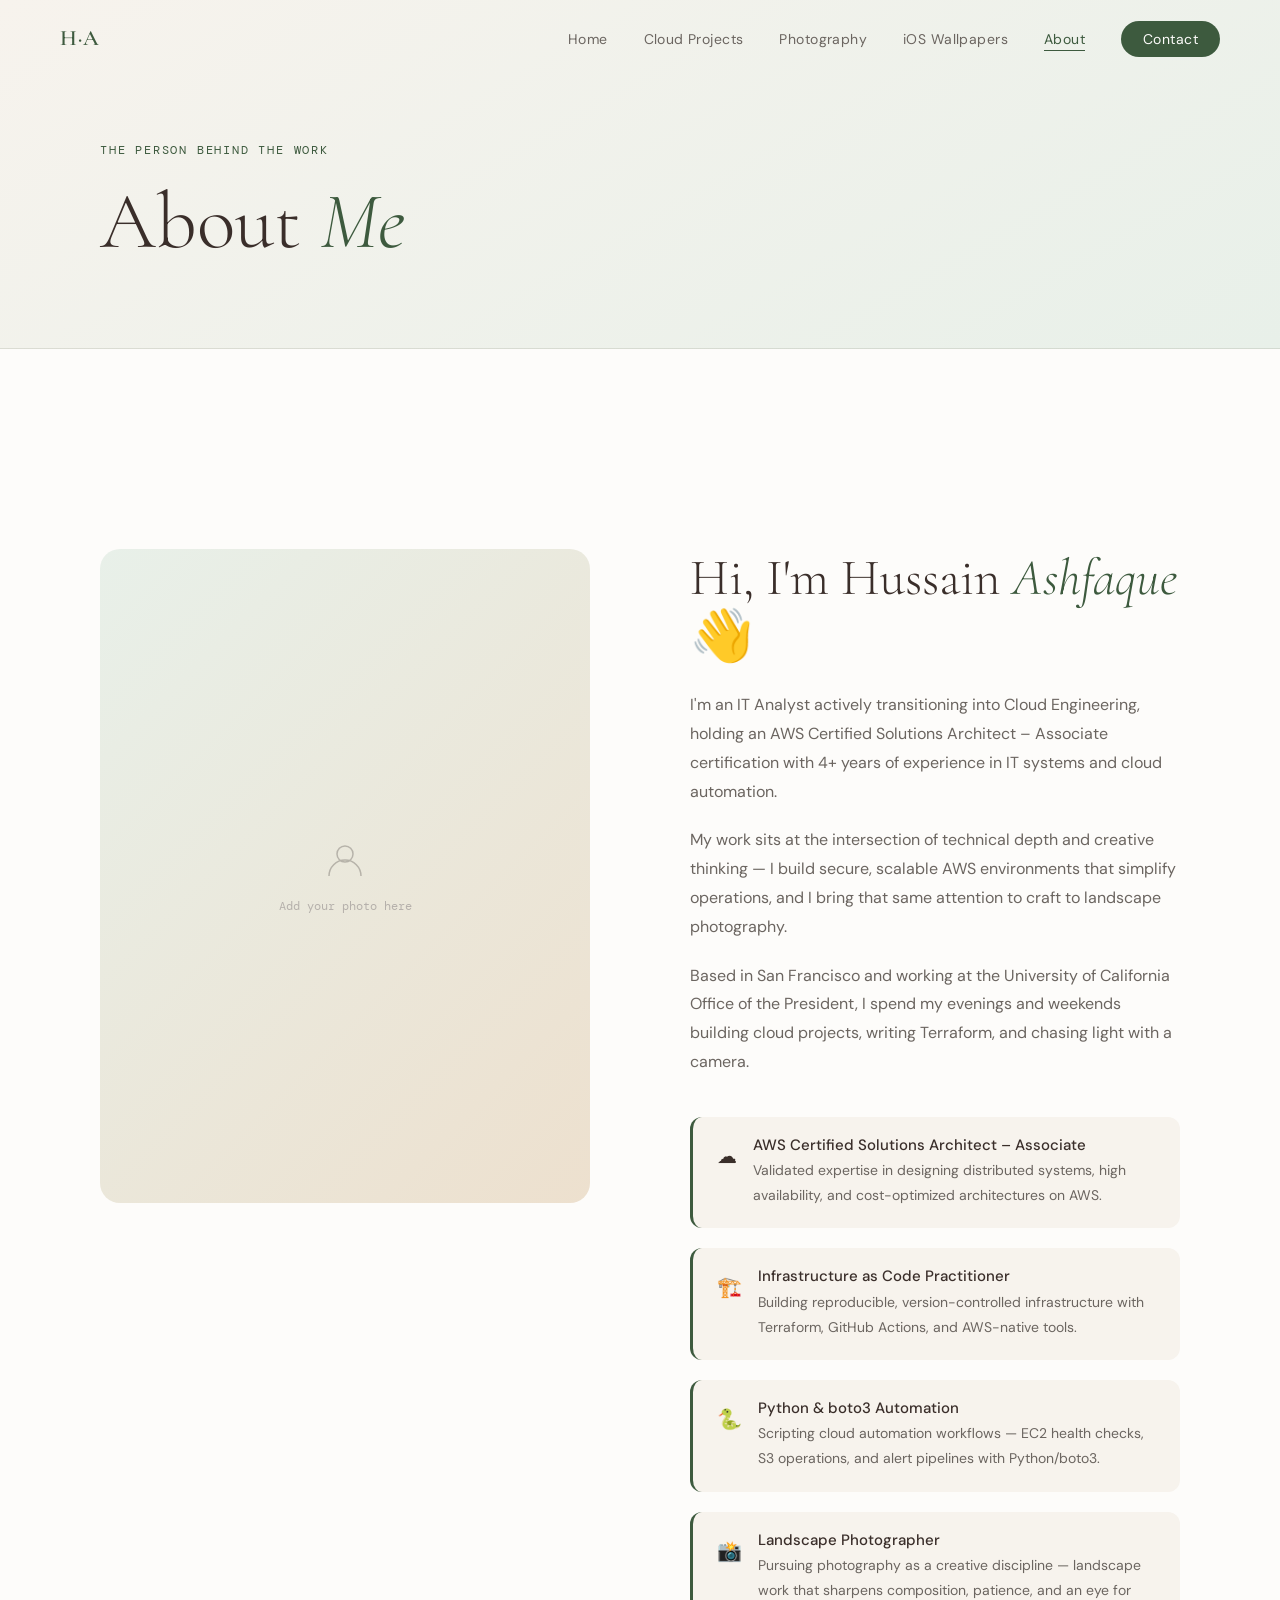
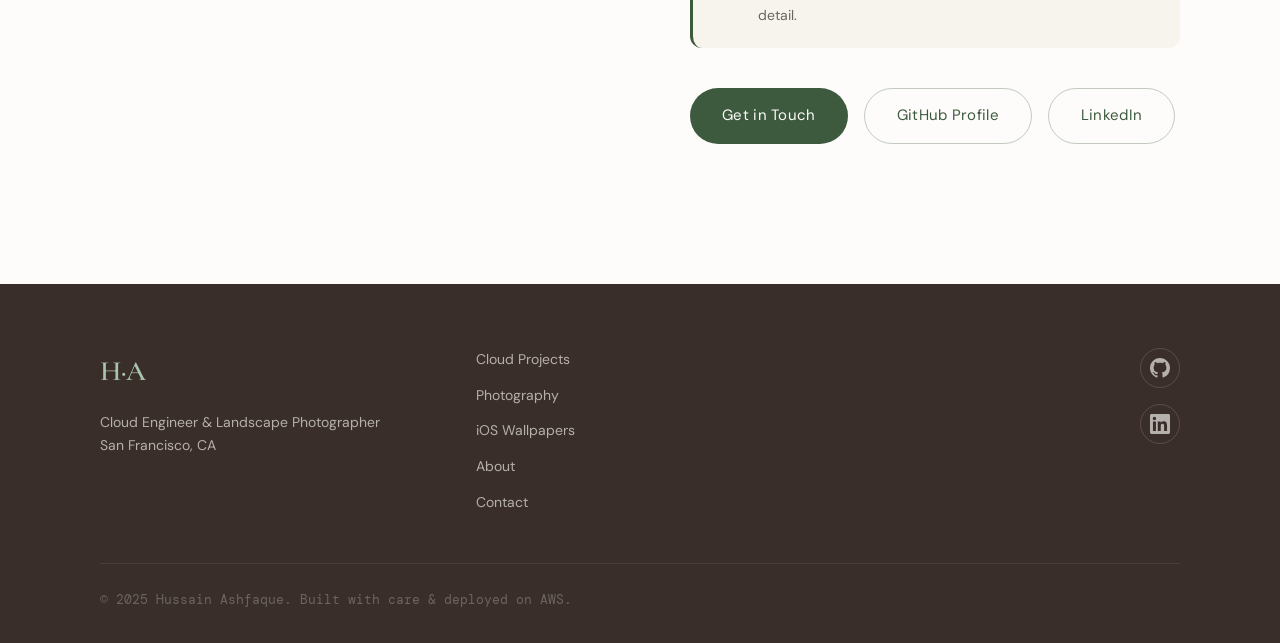
==== pages/about.html @ d1e6d217 "Initial Commit - portfolio website" ====
<!DOCTYPE html>
<html lang="en">
<head>
  <meta charset="UTF-8" />
  <meta name="viewport" content="width=device-width, initial-scale=1.0" />
  <title>About — Hussain Ashfaque</title>
  <link rel="stylesheet" href="../css/main.css" />
  <link rel="preconnect" href="https://fonts.googleapis.com" />
  <link rel="preconnect" href="https://fonts.gstatic.com" crossorigin />
  <link href="https://fonts.googleapis.com/css2?family=Cormorant+Garamond:ital,wght@0,300;0,400;0,600;1,300;1,400&family=DM+Sans:wght@300;400;500&family=DM+Mono:wght@400&display=swap" rel="stylesheet" />
</head>
<body>

  <nav class="nav scrolled" id="nav">
    <a href="../index.html" class="nav-logo">H·A</a>
    <ul class="nav-links">
      <li><a href="../index.html" class="nav-link">Home</a></li>
      <li><a href="aws.html" class="nav-link">Cloud Projects</a></li>
      <li><a href="photography.html" class="nav-link">Photography</a></li>
      <li><a href="wallpapers.html" class="nav-link">iOS Wallpapers</a></li>
      <li><a href="about.html" class="nav-link active">About</a></li>
      <li><a href="contact.html" class="nav-link nav-cta">Contact</a></li>
    </ul>
    <button class="nav-hamburger" id="hamburger" aria-label="Menu">
      <span></span><span></span><span></span>
    </button>
  </nav>

  <header class="page-header">
    <div class="container">
      <span class="section-tag">The person behind the work</span>
      <h1>About <em>Me</em></h1>
    </div>
  </header>

  <section class="section">
    <div class="container">
      <div class="about-layout">

        <!-- Photo -->
        <div class="about-photo fade-up">
          <!-- Replace this div with your actual photo:
               <img src="https://your-bucket.s3.amazonaws.com/profile.jpg" alt="Hussain Ashfaque" style="width:100%;height:100%;object-fit:cover;" />
          -->
          <div class="about-photo-placeholder">
            <svg width="48" height="48" viewBox="0 0 48 48" fill="none" stroke="currentColor" stroke-width="1.5" opacity="0.4"><circle cx="24" cy="18" r="8"/><path d="M8 40c0-8.84 7.16-16 16-16s16 7.16 16 16"/></svg>
            <span style="font-family:var(--font-mono);font-size:12px;color:var(--stone-light)">Add your photo here</span>
          </div>
        </div>

        <!-- Text -->
        <div class="about-text fade-up delay-1">
          <h2>Hi, I'm Hussain <em>Ashfaque</em> 👋</h2>
          <p>I'm an IT Analyst actively transitioning into Cloud Engineering, holding an AWS Certified Solutions Architect – Associate certification with 4+ years of experience in IT systems and cloud automation.</p>
          <p>My work sits at the intersection of technical depth and creative thinking — I build secure, scalable AWS environments that simplify operations, and I bring that same attention to craft to landscape photography.</p>
          <p>Based in San Francisco and working at the University of California Office of the President, I spend my evenings and weekends building cloud projects, writing Terraform, and chasing light with a camera.</p>

          <div class="about-highlights">
            <div class="highlight">
              <div class="highlight-icon">☁️</div>
              <div class="highlight-text">
                <h4>AWS Certified Solutions Architect – Associate</h4>
                <p>Validated expertise in designing distributed systems, high availability, and cost-optimized architectures on AWS.</p>
              </div>
            </div>
            <div class="highlight">
              <div class="highlight-icon">🏗️</div>
              <div class="highlight-text">
                <h4>Infrastructure as Code Practitioner</h4>
                <p>Building reproducible, version-controlled infrastructure with Terraform, GitHub Actions, and AWS-native tools.</p>
              </div>
            </div>
            <div class="highlight">
              <div class="highlight-icon">🐍</div>
              <div class="highlight-text">
                <h4>Python & boto3 Automation</h4>
                <p>Scripting cloud automation workflows — EC2 health checks, S3 operations, and alert pipelines with Python/boto3.</p>
              </div>
            </div>
            <div class="highlight">
              <div class="highlight-icon">📸</div>
              <div class="highlight-text">
                <h4>Landscape Photographer</h4>
                <p>Pursuing photography as a creative discipline — landscape work that sharpens composition, patience, and an eye for detail.</p>
              </div>
            </div>
          </div>

          <div class="about-actions">
            <a href="contact.html" class="btn btn-primary">Get in Touch</a>
            <a href="https://github.com/nainashee" target="_blank" class="btn btn-ghost">GitHub Profile</a>
            <a href="https://www.linkedin.com/in/hussain-ashfaque/" target="_blank" class="btn btn-ghost">LinkedIn</a>
          </div>
        </div>

      </div>
    </div>
  </section>

  <!-- FOOTER -->
  <footer class="footer">
    <div class="container">
      <div class="footer-inner">
        <div class="footer-left">
          <a href="../index.html" class="footer-logo">H·A</a>
          <p class="footer-tagline">Cloud Engineer & Landscape Photographer<br/>San Francisco, CA</p>
        </div>
        <div class="footer-links">
          <a href="aws.html">Cloud Projects</a>
          <a href="photography.html">Photography</a>
          <a href="wallpapers.html">iOS Wallpapers</a>
          <a href="about.html">About</a>
          <a href="contact.html">Contact</a>
        </div>
        <div class="footer-social">
          <a href="https://github.com/nainashee" target="_blank" class="social-link" aria-label="GitHub">
            <svg width="20" height="20" viewBox="0 0 24 24" fill="currentColor"><path d="M12 0C5.37 0 0 5.37 0 12c0 5.31 3.435 9.795 8.205 11.385.6.105.825-.255.825-.57 0-.285-.015-1.23-.015-2.235-3.015.555-3.795-.735-4.035-1.41-.135-.345-.72-1.41-1.23-1.695-.42-.225-1.02-.78-.015-.795.945-.015 1.62.87 1.845 1.23 1.08 1.815 2.805 1.305 3.495.99.105-.78.42-1.305.765-1.605-2.67-.3-5.46-1.335-5.46-5.925 0-1.305.465-2.385 1.23-3.225-.12-.3-.54-1.53.12-3.18 0 0 1.005-.315 3.3 1.23.96-.27 1.98-.405 3-.405s2.04.135 3 .405c2.295-1.56 3.3-1.23 3.3-1.23.66 1.65.24 2.88.12 3.18.765.84 1.23 1.905 1.23 3.225 0 4.605-2.805 5.625-5.475 5.925.435.375.81 1.095.81 2.22 0 1.605-.015 2.895-.015 3.3 0 .315.225.69.825.57A12.02 12.02 0 0 0 24 12c0-6.63-5.37-12-12-12z"/></svg>
          </a>
          <a href="https://www.linkedin.com/in/hussain-ashfaque/" target="_blank" class="social-link" aria-label="LinkedIn">
            <svg width="20" height="20" viewBox="0 0 24 24" fill="currentColor"><path d="M20.447 20.452h-3.554v-5.569c0-1.328-.027-3.037-1.852-3.037-1.853 0-2.136 1.445-2.136 2.939v5.667H9.351V9h3.414v1.561h.046c.477-.9 1.637-1.85 3.37-1.85 3.601 0 4.267 2.37 4.267 5.455v6.286zM5.337 7.433a2.062 2.062 0 0 1-2.063-2.065 2.064 2.064 0 1 1 2.063 2.065zm1.782 13.019H3.555V9h3.564v11.452zM22.225 0H1.771C.792 0 0 .774 0 1.729v20.542C0 23.227.792 24 1.771 24h20.451C23.2 24 24 23.227 24 22.271V1.729C24 .774 23.2 0 22.222 0h.003z"/></svg>
          </a>
        </div>
      </div>
      <div class="footer-bottom">
        <p>© 2025 Hussain Ashfaque. Built with care & deployed on AWS.</p>
      </div>
    </div>
  </footer>

  <script src="../js/main.js"></script>
</body>
</html>
---- css/main.css ----
/* =============================================
   HUSSAIN ASHFAQUE PORTFOLIO — DESIGN SYSTEM
   Nature-inspired · Earthy Greens · Modern
   ============================================= */

:root {
  /* Earthy Green Palette */
  --moss:        #3D5A3E;
  --forest:      #2C4A2D;
  --sage:        #7A9E7E;
  --sage-light:  #A8C5AC;
  --sage-pale:   #E8F0E9;
  --clay:        #8B6355;
  --sand:        #C4A882;
  --sand-light:  #EDE0CE;
  --cream:       #F7F3ED;
  --bark:        #3A2E2A;
  --stone:       #6B6560;
  --stone-light: #B5B0AB;
  --white:       #FDFCFA;

  /* Functional */
  --bg:          var(--white);
  --bg-section:  var(--cream);
  --text:        var(--bark);
  --text-muted:  var(--stone);
  --border:      rgba(61,90,62,0.15);
  --border-dark: rgba(61,90,62,0.3);
  --accent:      var(--moss);
  --accent-dark: var(--forest);

  /* Typography */
  --font-serif:  'Cormorant Garamond', Georgia, serif;
  --font-sans:   'DM Sans', system-ui, sans-serif;
  --font-mono:   'DM Mono', monospace;

  /* Spacing */
  --section-pad: clamp(80px, 12vw, 140px);
  --container:   1200px;
  --radius:      12px;
  --radius-lg:   20px;

  /* Transitions */
  --ease:        cubic-bezier(0.25, 0.46, 0.45, 0.94);
  --ease-spring: cubic-bezier(0.34, 1.56, 0.64, 1);
}

/* ── RESET ── */
*, *::before, *::after { box-sizing: border-box; margin: 0; padding: 0; }
html { scroll-behavior: smooth; -webkit-font-smoothing: antialiased; }
body {
  font-family: var(--font-sans);
  background: var(--bg);
  color: var(--text);
  font-size: 16px;
  line-height: 1.7;
  overflow-x: hidden;
}
img { display: block; max-width: 100%; }
a { text-decoration: none; color: inherit; }
ul { list-style: none; }
button { cursor: pointer; border: none; background: none; font-family: inherit; }

/* ── TYPOGRAPHY ── */
h1, h2, h3, h4 { font-family: var(--font-serif); font-weight: 300; line-height: 1.15; }
h1 { font-size: clamp(52px, 8vw, 96px); }
h2 { font-size: clamp(36px, 5vw, 56px); }
h3 { font-size: clamp(22px, 3vw, 28px); font-weight: 400; }
p  { font-size: 16px; color: var(--text-muted); line-height: 1.8; }
em { font-style: italic; color: var(--moss); }

/* ── CONTAINER ── */
.container {
  max-width: var(--container);
  margin: 0 auto;
  padding: 0 clamp(20px, 5vw, 60px);
}

/* ── SCROLL ANIMATIONS ── */
.fade-up {
  opacity: 0;
  transform: translateY(32px);
  transition: opacity 0.8s var(--ease), transform 0.8s var(--ease);
}
.fade-up.visible { opacity: 1; transform: translateY(0); }
.delay-1 { transition-delay: 0.1s !important; }
.delay-2 { transition-delay: 0.2s !important; }
.delay-3 { transition-delay: 0.3s !important; }
.delay-4 { transition-delay: 0.4s !important; }

/* ══════════════════════════════════════════════
   NAV
══════════════════════════════════════════════ */
.nav {
  position: fixed; top: 0; left: 0; right: 0; z-index: 100;
  display: flex; align-items: center; justify-content: space-between;
  padding: 20px clamp(20px, 5vw, 60px);
  transition: background 0.4s var(--ease), backdrop-filter 0.4s, padding 0.3s;
}
.nav.scrolled {
  background: rgba(253, 252, 250, 0.92);
  backdrop-filter: blur(16px);
  padding: 14px clamp(20px, 5vw, 60px);
  border-bottom: 1px solid var(--border);
}
.nav-logo {
  font-family: var(--font-serif);
  font-size: 22px;
  font-weight: 600;
  color: var(--moss);
  letter-spacing: 0.05em;
  transition: color 0.2s;
}
.nav-logo:hover { color: var(--forest); }
.nav-links {
  display: flex; align-items: center; gap: 36px;
}
.nav-link {
  font-size: 14px; font-weight: 400;
  color: var(--text-muted);
  letter-spacing: 0.03em;
  transition: color 0.2s;
  position: relative;
}
.nav-link::after {
  content: '';
  position: absolute; bottom: -3px; left: 0; right: 0; height: 1px;
  background: var(--moss);
  transform: scaleX(0);
  transform-origin: left;
  transition: transform 0.3s var(--ease);
}
.nav-link:hover, .nav-link.active { color: var(--moss); }
.nav-link:hover::after, .nav-link.active::after { transform: scaleX(1); }
.nav-cta {
  padding: 9px 22px;
  background: var(--moss);
  color: var(--white) !important;
  border-radius: 100px;
  transition: background 0.2s, transform 0.2s !important;
}
.nav-cta::after { display: none !important; }
.nav-cta:hover { background: var(--forest); transform: translateY(-1px) !important; }
.nav-hamburger { display: none; flex-direction: column; gap: 5px; }
.nav-hamburger span {
  display: block; width: 24px; height: 1.5px;
  background: var(--text);
  transition: transform 0.3s;
}

/* ══════════════════════════════════════════════
   HERO
══════════════════════════════════════════════ */
.hero {
  min-height: 100vh;
  display: flex; align-items: center;
  position: relative; overflow: hidden;
  padding-top: 100px;
}
.hero-bg {
  position: absolute; inset: 0; z-index: 0;
  background: linear-gradient(150deg, var(--cream) 0%, var(--sand-light) 40%, #d4e6d5 100%);
}
.hero-orb {
  position: absolute; border-radius: 50%;
  filter: blur(80px); opacity: 0.35;
}
.hero-orb-1 {
  width: 600px; height: 600px;
  background: radial-gradient(circle, var(--sage) 0%, transparent 70%);
  top: -100px; right: -100px;
  animation: orbFloat 8s ease-in-out infinite;
}
.hero-orb-2 {
  width: 400px; height: 400px;
  background: radial-gradient(circle, var(--sand) 0%, transparent 70%);
  bottom: 50px; left: -80px;
  animation: orbFloat 10s ease-in-out infinite reverse;
}
@keyframes orbFloat {
  0%, 100% { transform: translate(0, 0) scale(1); }
  50% { transform: translate(20px, -30px) scale(1.05); }
}
.hero-grain {
  position: absolute; inset: 0;
  background-image: url("data:image/svg+xml,%3Csvg viewBox='0 0 256 256' xmlns='http://www.w3.org/2000/svg'%3E%3Cfilter id='noise'%3E%3CfeTurbulence type='fractalNoise' baseFrequency='0.9' numOctaves='4' stitchTiles='stitch'/%3E%3C/filter%3E%3Crect width='100%25' height='100%25' filter='url(%23noise)' opacity='0.04'/%3E%3C/svg%3E");
  opacity: 0.5;
}
.hero-content {
  position: relative; z-index: 1;
  max-width: var(--container);
  margin: 0 auto;
  padding: 0 clamp(20px, 5vw, 60px);
  width: 100%;
}
.hero-eyebrow {
  font-family: var(--font-mono);
  font-size: 13px;
  color: var(--moss);
  letter-spacing: 0.12em;
  text-transform: uppercase;
  margin-bottom: 24px;
}
.hero-name {
  font-size: clamp(64px, 10vw, 120px);
  font-weight: 300;
  line-height: 1.0;
  color: var(--bark);
  margin-bottom: 28px;
  max-width: 700px;
}
.hero-bio {
  font-size: 18px;
  color: var(--stone);
  max-width: 520px;
  line-height: 1.75;
  margin-bottom: 44px;
}
.hero-actions { display: flex; gap: 16px; flex-wrap: wrap; margin-bottom: 60px; }
.hero-scroll {
  display: flex; align-items: center; gap: 12px;
}
.scroll-line {
  display: block; width: 40px; height: 1px;
  background: var(--stone);
  animation: scrollLine 2s ease-in-out infinite;
}
@keyframes scrollLine {
  0%,100% { width: 40px; opacity: 1; }
  50% { width: 60px; opacity: 0.5; }
}
.scroll-text {
  font-size: 12px;
  font-family: var(--font-mono);
  color: var(--stone);
  letter-spacing: 0.1em;
  text-transform: uppercase;
}
.hero-badge {
  position: absolute; right: clamp(40px, 8vw, 120px); bottom: 80px;
  z-index: 1;
}
.badge-inner {
  display: flex; flex-direction: column; align-items: center;
  gap: 8px;
  width: 100px; height: 100px;
  border: 1px solid var(--border-dark);
  border-radius: 50%;
  justify-content: center;
  background: rgba(255,255,255,0.6);
  backdrop-filter: blur(10px);
  animation: badgeSpin 20s linear infinite;
}
@keyframes badgeSpin {
  0% { transform: rotate(0deg); }
  100% { transform: rotate(360deg); }
}
.badge-inner .badge-icon { font-size: 24px; }
.badge-inner .badge-text {
  font-family: var(--font-mono);
  font-size: 10px; text-align: center;
  line-height: 1.3;
  color: var(--moss); letter-spacing: 0.05em;
}

/* ══════════════════════════════════════════════
   BUTTONS
══════════════════════════════════════════════ */
.btn {
  display: inline-flex; align-items: center;
  gap: 8px;
  padding: 14px 32px;
  border-radius: 100px;
  font-family: var(--font-sans);
  font-size: 15px; font-weight: 400;
  letter-spacing: 0.02em;
  transition: all 0.25s var(--ease);
}
.btn-primary {
  background: var(--moss);
  color: var(--white);
}
.btn-primary:hover {
  background: var(--forest);
  transform: translateY(-2px);
  box-shadow: 0 8px 24px rgba(61,90,62,0.3);
}
.btn-ghost {
  background: transparent;
  color: var(--moss);
  border: 1px solid var(--border-dark);
}
.btn-ghost:hover {
  background: var(--moss);
  color: var(--white);
  border-color: var(--moss);
  transform: translateY(-2px);
}
.btn-outline {
  background: transparent;
  color: var(--moss);
  border: 1px solid var(--moss);
}
.btn-outline:hover {
  background: var(--moss);
  color: var(--white);
  transform: translateY(-2px);
}
.btn-light {
  background: var(--white);
  color: var(--moss);
}
.btn-light:hover {
  background: var(--cream);
  transform: translateY(-2px);
  box-shadow: 0 8px 24px rgba(0,0,0,0.12);
}

/* ══════════════════════════════════════════════
   SECTION COMMON
══════════════════════════════════════════════ */
.section { padding: var(--section-pad) 0; }
.section-tag {
  display: inline-block;
  font-family: var(--font-mono);
  font-size: 12px;
  color: var(--moss);
  letter-spacing: 0.15em;
  text-transform: uppercase;
  margin-bottom: 16px;
}
.section-tag.light { color: var(--sage-light); }
.section-title { margin-bottom: 48px; color: var(--bark); }
.section-title.light { color: var(--white); }
.section-header { margin-bottom: 0; }
.section-cta { text-align: center; margin-top: 60px; }

/* ══════════════════════════════════════════════
   WHAT I DO — CARDS
══════════════════════════════════════════════ */
.what-i-do { background: var(--bg); }
.cards-grid {
  display: grid;
  grid-template-columns: repeat(auto-fit, minmax(300px, 1fr));
  gap: 28px;
  margin-top: 56px;
}
.card {
  padding: 40px 36px;
  border-radius: var(--radius-lg);
  border: 1px solid var(--border);
  background: var(--white);
  transition: transform 0.3s var(--ease), box-shadow 0.3s var(--ease), border-color 0.3s;
}
.card:hover {
  transform: translateY(-6px);
  box-shadow: 0 20px 60px rgba(61,90,62,0.1);
  border-color: var(--border-dark);
}
.card-icon {
  width: 56px; height: 56px;
  border-radius: 14px;
  background: var(--sage-pale);
  display: flex; align-items: center; justify-content: center;
  margin-bottom: 24px;
  color: var(--moss);
  transition: background 0.2s, transform 0.3s var(--ease-spring);
}
.card:hover .card-icon {
  background: var(--moss);
  color: var(--white);
  transform: scale(1.05) rotate(-3deg);
}
.card-title {
  font-size: 24px; margin-bottom: 14px; color: var(--bark);
}
.card-text { margin-bottom: 28px; font-size: 15px; }
.card-link {
  font-size: 14px; font-weight: 500;
  color: var(--moss);
  display: inline-flex; align-items: center; gap: 6px;
  transition: gap 0.2s;
}
.card-link:hover { gap: 10px; }

/* ══════════════════════════════════════════════
   FEATURED PROJECTS
══════════════════════════════════════════════ */
.featured-strip { background: var(--bg-section); }
.projects-list {
  display: flex; flex-direction: column; gap: 0;
  margin-top: 56px;
  border-top: 1px solid var(--border);
}
.project-row {
  display: grid;
  grid-template-columns: 60px 1fr auto 40px;
  align-items: center;
  gap: 24px;
  padding: 28px 0;
  border-bottom: 1px solid var(--border);
  transition: background 0.2s, padding 0.2s;
  cursor: pointer;
}
.project-row:hover {
  padding-left: 16px;
  padding-right: 16px;
  background: var(--white);
  border-radius: var(--radius);
  border-color: transparent;
}
.project-num {
  font-family: var(--font-mono);
  font-size: 13px;
  color: var(--stone-light);
}
.project-info h3 { font-size: 20px; margin-bottom: 4px; color: var(--bark); }
.project-info p { font-size: 14px; margin: 0; }
.project-tags { display: flex; gap: 8px; flex-wrap: wrap; justify-content: flex-end; }
.tag {
  display: inline-block;
  padding: 4px 12px;
  border-radius: 100px;
  font-size: 12px;
  font-family: var(--font-mono);
  background: var(--sage-pale);
  color: var(--moss);
  border: 1px solid var(--border);
}
.project-arrow {
  font-size: 18px;
  color: var(--stone-light);
  transition: transform 0.2s, color 0.2s;
}
.project-row:hover .project-arrow {
  transform: translate(4px, -2px);
  color: var(--moss);
}

/* ══════════════════════════════════════════════
   PHOTOGRAPHY TEASER
══════════════════════════════════════════════ */
.photo-teaser {
  background: var(--forest);
  position: relative; overflow: hidden;
}
.photo-teaser-bg {
  position: absolute; inset: 0;
  background: linear-gradient(135deg, var(--forest) 0%, var(--moss) 60%, #1a3320 100%);
}
.photo-teaser-inner {
  position: relative; z-index: 1;
  display: grid;
  grid-template-columns: 1fr 1fr;
  gap: 80px; align-items: center;
}
.photo-teaser-text .section-title { margin-bottom: 20px; }
.photo-teaser-desc {
  color: var(--sage-light);
  margin-bottom: 40px;
  font-size: 16px;
}
.photo-teaser-grid {
  display: grid;
  grid-template-columns: 1fr 1fr;
  grid-template-rows: auto auto;
  gap: 16px;
}
.photo-placeholder {
  border-radius: var(--radius);
  background: rgba(255,255,255,0.08);
  border: 1px solid rgba(255,255,255,0.12);
  transition: transform 0.3s var(--ease);
}
.photo-placeholder:hover { transform: scale(1.02); }
.p1 { height: 200px; grid-column: 1 / -1; background: linear-gradient(135deg, rgba(122,158,126,0.3), rgba(196,168,130,0.2)); }
.p2 { height: 140px; background: linear-gradient(135deg, rgba(122,158,126,0.2), rgba(196,168,130,0.3)); }
.p3 { height: 140px; background: linear-gradient(135deg, rgba(44,74,45,0.4), rgba(122,158,126,0.3)); }

/* ══════════════════════════════════════════════
   WALLPAPER CTA
══════════════════════════════════════════════ */
.wallpaper-cta { background: var(--bg); }
.wallpaper-cta-inner {
  display: flex; align-items: center;
  gap: 80px;
}
.phone-mockup {
  flex-shrink: 0;
  width: 160px; height: 280px;
  border: 2px solid var(--border-dark);
  border-radius: 32px;
  padding: 12px;
  background: var(--cream);
  box-shadow: 0 24px 60px rgba(61,90,62,0.15);
  transition: transform 0.4s var(--ease-spring);
}
.wallpaper-cta-inner:hover .phone-mockup { transform: rotate(-3deg) translateY(-8px); }
.phone-screen {
  width: 100%; height: 100%;
  border-radius: 22px;
  background: linear-gradient(160deg, var(--sage) 0%, var(--forest) 50%, var(--bark) 100%);
}
.wallpaper-text .section-title { margin-bottom: 16px; }
.wallpaper-text p { margin-bottom: 32px; max-width: 440px; }

/* ══════════════════════════════════════════════
   TECH STACK
══════════════════════════════════════════════ */
.tech-stack { background: var(--bg-section); }
.tech-grid {
  display: grid;
  grid-template-columns: repeat(auto-fill, minmax(140px, 1fr));
  gap: 16px;
  margin-top: 56px;
}
.tech-item {
  padding: 20px 16px;
  border-radius: var(--radius);
  border: 1px solid var(--border);
  background: var(--white);
  text-align: center;
  transition: all 0.25s var(--ease);
}
.tech-item:hover {
  border-color: var(--moss);
  background: var(--sage-pale);
  transform: translateY(-3px);
}
.tech-name {
  font-family: var(--font-mono);
  font-size: 13px;
  color: var(--moss);
  font-weight: 400;
}

/* ══════════════════════════════════════════════
   FOOTER
══════════════════════════════════════════════ */
.footer {
  background: var(--bark);
  color: var(--stone-light);
  padding: 64px 0 32px;
}
.footer-inner {
  display: grid;
  grid-template-columns: 1fr 1fr 1fr;
  gap: 48px;
  margin-bottom: 48px;
}
.footer-logo {
  font-family: var(--font-serif);
  font-size: 28px; font-weight: 600;
  color: var(--sage-light);
  display: block; margin-bottom: 16px;
}
.footer-tagline {
  font-size: 14px; color: var(--stone-light); line-height: 1.6;
}
.footer-links {
  display: flex; flex-direction: column; gap: 12px;
}
.footer-links a {
  font-size: 14px; color: var(--stone-light);
  transition: color 0.2s;
}
.footer-links a:hover { color: var(--sage-light); }
.footer-social {
  display: flex; flex-direction: column; gap: 16px; align-items: flex-end;
}
.social-link {
  display: flex; align-items: center; justify-content: center;
  width: 40px; height: 40px;
  border-radius: 50%;
  border: 1px solid rgba(255,255,255,0.15);
  color: var(--stone-light);
  transition: all 0.2s;
}
.social-link:hover {
  border-color: var(--sage);
  color: var(--sage-light);
  transform: translateY(-2px);
}
.footer-bottom {
  border-top: 1px solid rgba(255,255,255,0.08);
  padding-top: 24px;
}
.footer-bottom p {
  font-size: 13px;
  font-family: var(--font-mono);
  color: var(--stone);
}

/* ══════════════════════════════════════════════
   PAGE HEADER (inner pages)
══════════════════════════════════════════════ */
.page-header {
  padding: 140px 0 80px;
  background: linear-gradient(150deg, var(--cream) 0%, var(--sage-pale) 100%);
  border-bottom: 1px solid var(--border);
}
.page-header .section-tag { display: block; margin-bottom: 16px; }
.page-header h1 { font-size: clamp(48px, 7vw, 80px); color: var(--bark); }
.page-header p { font-size: 18px; max-width: 560px; margin-top: 16px; }

/* ══════════════════════════════════════════════
   AWS PAGE
══════════════════════════════════════════════ */
.aws-grid {
  display: grid;
  grid-template-columns: repeat(auto-fill, minmax(340px, 1fr));
  gap: 28px;
  margin-top: 60px;
}
.aws-card {
  border-radius: var(--radius-lg);
  border: 1px solid var(--border);
  background: var(--white);
  overflow: hidden;
  transition: transform 0.3s var(--ease), box-shadow 0.3s;
  display: flex; flex-direction: column;
}
.aws-card:hover {
  transform: translateY(-8px);
  box-shadow: 0 24px 60px rgba(61,90,62,0.12);
}
.aws-card-header {
  padding: 32px 32px 24px;
  background: linear-gradient(135deg, var(--sage-pale), var(--sand-light));
  border-bottom: 1px solid var(--border);
  display: flex; align-items: flex-start; justify-content: space-between;
  gap: 16px;
}
.aws-card-icon {
  width: 48px; height: 48px;
  border-radius: 12px;
  background: var(--white);
  display: flex; align-items: center; justify-content: center;
  font-size: 22px;
  flex-shrink: 0;
  box-shadow: 0 2px 8px rgba(0,0,0,0.08);
}
.aws-card-body { padding: 28px 32px; flex: 1; }
.aws-card-body h3 { font-size: 20px; margin-bottom: 10px; }
.aws-card-body p { font-size: 14px; line-height: 1.75; margin-bottom: 20px; }
.aws-card-tags { display: flex; gap: 8px; flex-wrap: wrap; margin-bottom: 24px; }
.aws-card-footer {
  padding: 20px 32px;
  border-top: 1px solid var(--border);
}
.aws-card-link {
  display: inline-flex; align-items: center; gap: 8px;
  font-size: 14px; font-weight: 400;
  color: var(--moss);
  transition: gap 0.2s;
}
.aws-card-link:hover { gap: 12px; }
.aws-card-link svg { transition: transform 0.2s; }
.aws-card-link:hover svg { transform: translateX(3px); }

/* ══════════════════════════════════════════════
   PHOTOGRAPHY PAGE
══════════════════════════════════════════════ */
.photo-gallery {
  columns: 3;
  column-gap: 20px;
  margin-top: 60px;
}
.photo-item {
  break-inside: avoid;
  margin-bottom: 20px;
  border-radius: var(--radius);
  overflow: hidden;
  position: relative;
  cursor: pointer;
}
.photo-item img {
  width: 100%;
  display: block;
  transition: transform 0.5s var(--ease);
}
.photo-item-placeholder {
  width: 100%; background: var(--sage-pale);
  border-radius: var(--radius);
  border: 1px dashed var(--border-dark);
  display: flex; align-items: center; justify-content: center;
  color: var(--stone); font-size: 14px; font-family: var(--font-mono);
}
.photo-item:hover img, .photo-item:hover .photo-item-placeholder { transform: scale(1.04); }
.photo-overlay {
  position: absolute; inset: 0;
  background: linear-gradient(to top, rgba(44,74,45,0.8) 0%, transparent 50%);
  opacity: 0; transition: opacity 0.3s;
  display: flex; align-items: flex-end;
  padding: 20px;
}
.photo-item:hover .photo-overlay { opacity: 1; }
.photo-overlay-text { color: var(--white); font-size: 14px; }

/* ══════════════════════════════════════════════
   WALLPAPERS PAGE
══════════════════════════════════════════════ */
.wallpapers-grid {
  display: grid;
  grid-template-columns: repeat(auto-fill, minmax(200px, 1fr));
  gap: 24px;
  margin-top: 60px;
}
.wallpaper-card {
  border-radius: 24px;
  overflow: hidden;
  position: relative;
  aspect-ratio: 9/19.5;
  border: 1px solid var(--border);
  transition: transform 0.3s var(--ease-spring), box-shadow 0.3s;
  cursor: pointer;
}
.wallpaper-card:hover {
  transform: translateY(-8px) scale(1.01);
  box-shadow: 0 24px 60px rgba(61,90,62,0.2);
}
.wallpaper-preview {
  width: 100%; height: 100%;
  object-fit: cover;
  transition: transform 0.5s var(--ease);
}
.wallpaper-card:hover .wallpaper-preview { transform: scale(1.04); }
.wallpaper-download {
  position: absolute; bottom: 0; left: 0; right: 0;
  padding: 20px 16px 16px;
  background: linear-gradient(to top, rgba(0,0,0,0.7), transparent);
  display: flex; justify-content: center;
  transform: translateY(100%);
  transition: transform 0.3s var(--ease);
}
.wallpaper-card:hover .wallpaper-download { transform: translateY(0); }
.wallpaper-btn {
  display: inline-flex; align-items: center; gap: 6px;
  padding: 8px 20px;
  background: var(--white);
  color: var(--moss);
  border-radius: 100px;
  font-size: 13px; font-weight: 500;
  transition: background 0.2s;
}
.wallpaper-btn:hover { background: var(--cream); }

/* ══════════════════════════════════════════════
   ABOUT PAGE
══════════════════════════════════════════════ */
.about-layout {
  display: grid;
  grid-template-columns: 1fr 1fr;
  gap: 100px; align-items: start;
  margin-top: 60px;
}
.about-photo {
  aspect-ratio: 3/4;
  border-radius: var(--radius-lg);
  overflow: hidden;
  background: linear-gradient(135deg, var(--sage-pale), var(--sand-light));
  position: relative;
}
.about-photo-placeholder {
  width: 100%; height: 100%;
  display: flex; flex-direction: column;
  align-items: center; justify-content: center;
  gap: 12px; color: var(--stone);
}
.about-text h2 { font-size: clamp(36px, 4vw, 52px); margin-bottom: 24px; }
.about-text > p { margin-bottom: 20px; }
.about-highlights {
  margin: 40px 0;
  display: flex; flex-direction: column; gap: 20px;
}
.highlight {
  display: flex; align-items: flex-start; gap: 16px;
  padding: 20px 24px;
  background: var(--bg-section);
  border-radius: var(--radius);
  border-left: 3px solid var(--moss);
}
.highlight-icon { font-size: 20px; flex-shrink: 0; margin-top: 2px; }
.highlight-text h4 { font-family: var(--font-sans); font-size: 15px; font-weight: 500; margin-bottom: 4px; color: var(--bark); }
.highlight-text p { font-size: 14px; margin: 0; }
.about-actions { display: flex; gap: 16px; flex-wrap: wrap; margin-top: 32px; }

/* ══════════════════════════════════════════════
   CONTACT PAGE
══════════════════════════════════════════════ */
.contact-layout {
  display: grid;
  grid-template-columns: 1fr 1.4fr;
  gap: 80px;
  margin-top: 60px;
}
.contact-info h3 { font-size: 28px; margin-bottom: 16px; }
.contact-info p { margin-bottom: 40px; }
.contact-details { display: flex; flex-direction: column; gap: 20px; }
.contact-detail {
  display: flex; align-items: center; gap: 14px;
}
.contact-detail-icon {
  width: 40px; height: 40px;
  border-radius: 10px;
  background: var(--sage-pale);
  display: flex; align-items: center; justify-content: center;
  color: var(--moss); font-size: 16px;
  flex-shrink: 0;
}
.contact-detail-text a { color: var(--moss); transition: color 0.2s; }
.contact-detail-text a:hover { color: var(--forest); }
.contact-detail-text span { font-size: 12px; color: var(--stone); display: block; margin-bottom: 2px; font-family: var(--font-mono); text-transform: uppercase; letter-spacing: 0.08em; }
.contact-form {
  background: var(--white);
  border: 1px solid var(--border);
  border-radius: var(--radius-lg);
  padding: 48px 44px;
}
.form-group { margin-bottom: 24px; }
.form-group label {
  display: block;
  font-size: 13px; font-family: var(--font-mono);
  color: var(--stone); letter-spacing: 0.08em;
  text-transform: uppercase; margin-bottom: 8px;
}
.form-group input, .form-group textarea, .form-group select {
  width: 100%;
  padding: 14px 18px;
  border: 1px solid var(--border);
  border-radius: var(--radius);
  background: var(--bg-section);
  font-family: var(--font-sans);
  font-size: 15px; color: var(--bark);
  transition: border-color 0.2s, box-shadow 0.2s;
  outline: none;
}
.form-group input:focus, .form-group textarea:focus {
  border-color: var(--moss);
  box-shadow: 0 0 0 3px rgba(61,90,62,0.1);
}
.form-group textarea { min-height: 140px; resize: vertical; }
.form-row { display: grid; grid-template-columns: 1fr 1fr; gap: 20px; }
.form-submit { width: 100%; padding: 16px; font-size: 16px; }
.form-success {
  display: none;
  text-align: center; padding: 40px;
}
.form-success.show { display: block; }
.form-success-icon { font-size: 48px; margin-bottom: 16px; }
.form-success h3 { font-size: 24px; margin-bottom: 8px; }

/* ══════════════════════════════════════════════
   LIGHTBOX
══════════════════════════════════════════════ */
.lightbox {
  display: none;
  position: fixed; inset: 0; z-index: 1000;
  background: rgba(0,0,0,0.92);
  align-items: center; justify-content: center;
}
.lightbox.open { display: flex; }
.lightbox-inner {
  position: relative;
  max-width: 90vw; max-height: 90vh;
}
.lightbox-img { max-height: 85vh; max-width: 85vw; border-radius: 8px; }
.lightbox-close {
  position: absolute; top: -48px; right: 0;
  color: white; font-size: 28px;
  cursor: pointer; background: none; border: none;
  transition: transform 0.2s;
}
.lightbox-close:hover { transform: rotate(90deg); }

/* ══════════════════════════════════════════════
   RESPONSIVE
══════════════════════════════════════════════ */
@media (max-width: 900px) {
  .nav-links { display: none; }
  .nav-links.open {
    display: flex; flex-direction: column;
    position: fixed; inset: 0; top: 70px;
    background: var(--white);
    align-items: center; justify-content: center;
    gap: 32px; z-index: 99;
  }
  .nav-hamburger { display: flex; }
  .hero-badge { display: none; }
  .photo-teaser-inner { grid-template-columns: 1fr; gap: 48px; }
  .about-layout { grid-template-columns: 1fr; }
  .contact-layout { grid-template-columns: 1fr; }
  .footer-inner { grid-template-columns: 1fr; text-align: center; }
  .footer-social { align-items: center; flex-direction: row; justify-content: center; }
  .wallpaper-cta-inner { flex-direction: column; gap: 40px; text-align: center; }
  .photo-gallery { columns: 2; }
}
@media (max-width: 600px) {
  .photo-gallery { columns: 1; }
  .form-row { grid-template-columns: 1fr; }
  .wallpapers-grid { grid-template-columns: repeat(2, 1fr); }
  .project-row { grid-template-columns: 40px 1fr; }
  .project-tags, .project-arrow { display: none; }
}
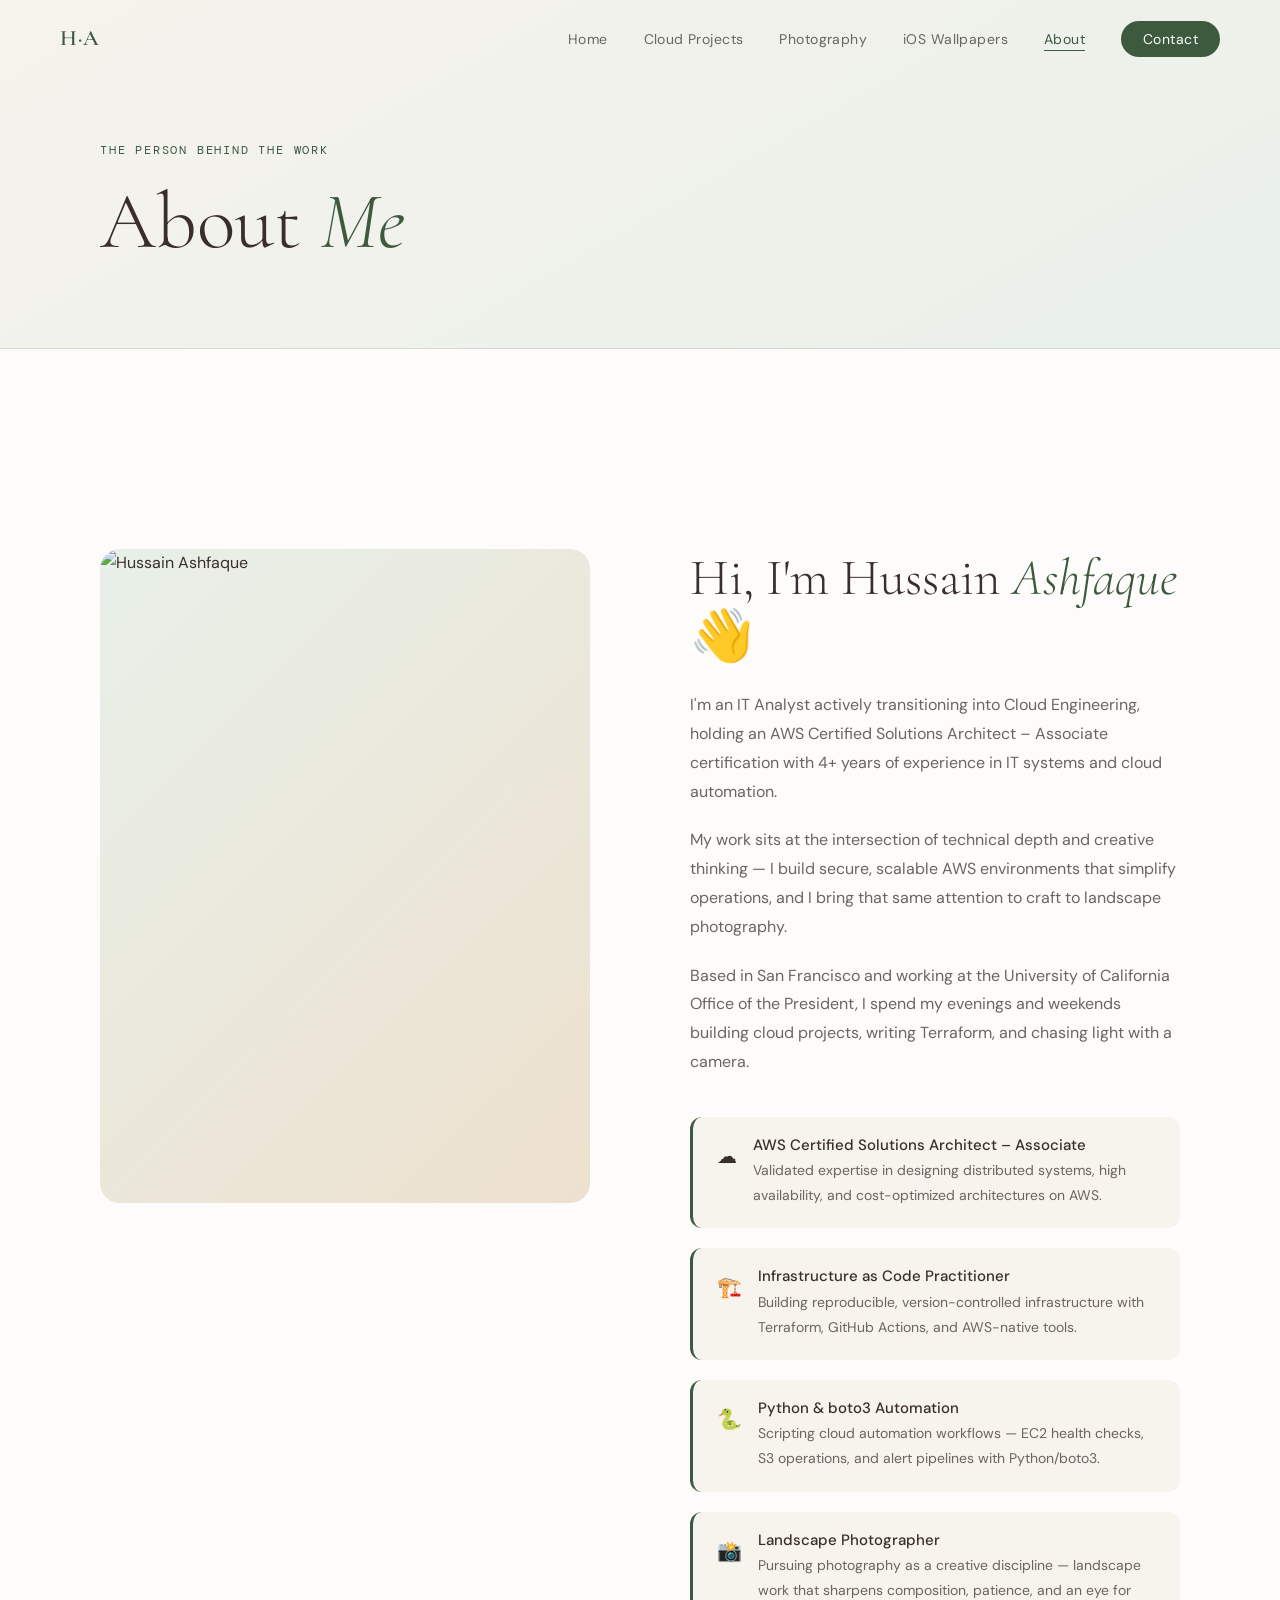
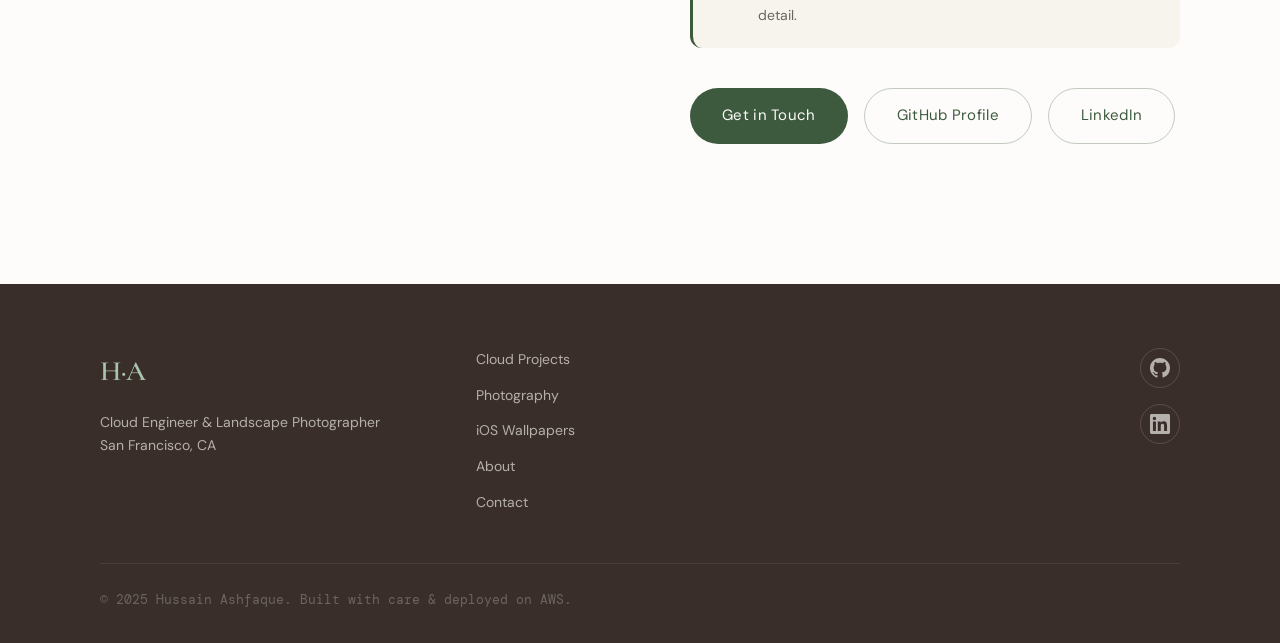
==== commit cdcf9152: "about page update" ====
--- a/pages/about.html
+++ b/pages/about.html
@@ -39,13 +39,7 @@
 
         <!-- Photo -->
         <div class="about-photo fade-up">
-          <!-- Replace this div with your actual photo:
-               <img src="https://your-bucket.s3.amazonaws.com/profile.jpg" alt="Hussain Ashfaque" style="width:100%;height:100%;object-fit:cover;" />
-          -->
-          <div class="about-photo-placeholder">
-            <svg width="48" height="48" viewBox="0 0 48 48" fill="none" stroke="currentColor" stroke-width="1.5" opacity="0.4"><circle cx="24" cy="18" r="8"/><path d="M8 40c0-8.84 7.16-16 16-16s16 7.16 16 16"/></svg>
-            <span style="font-family:var(--font-mono);font-size:12px;color:var(--stone-light)">Add your photo here</span>
-          </div>
+          <img src="https://dr7d2fsy81lyi.cloudfront.net/profile.png" alt="Hussain Ashfaque" style="width:100%;height:100%;object-fit:cover;border-radius:var(--radius-lg);" />
         </div>
 
         <!-- Text -->
